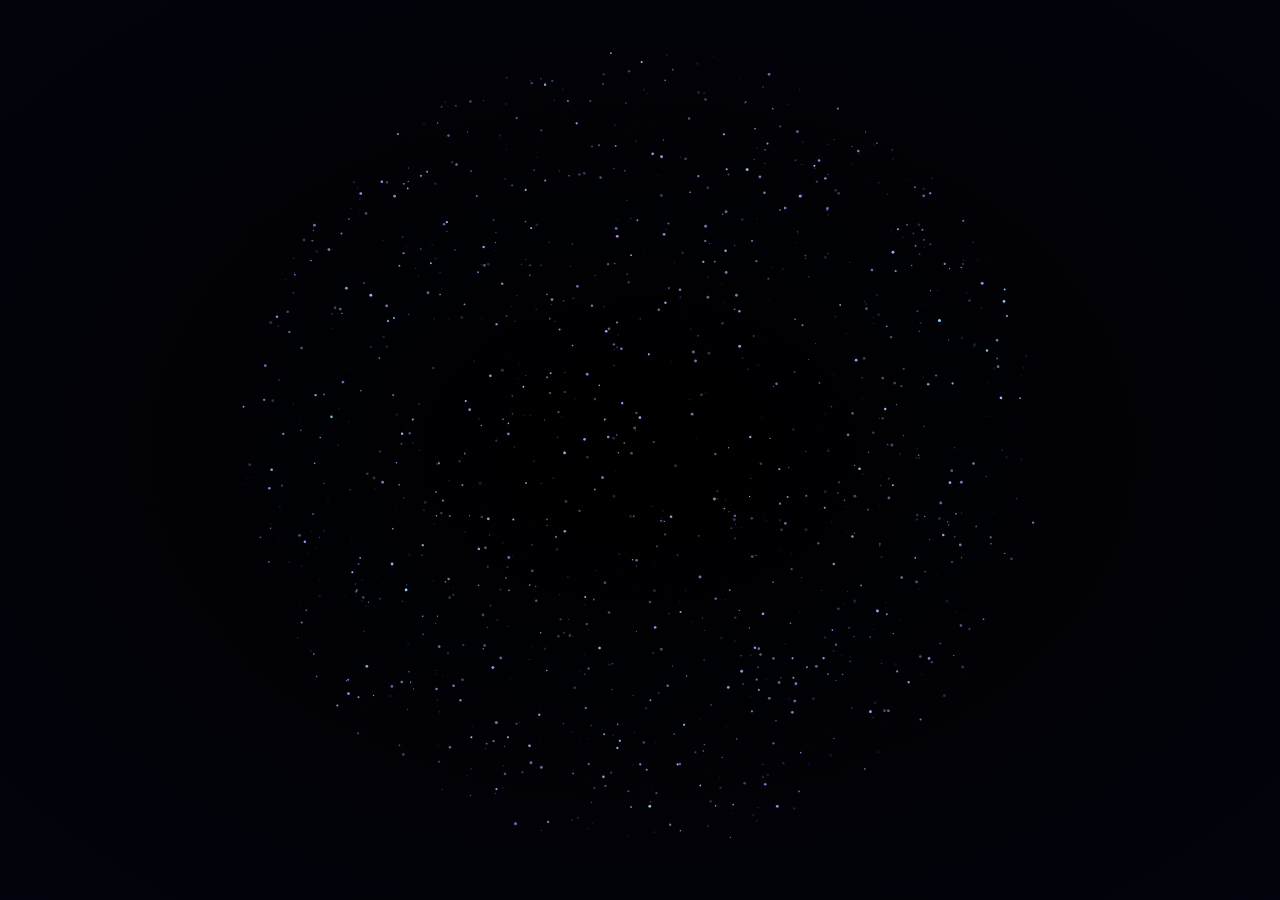
==== index.html @ c101affd "Add galaxy animation with shooting stars effect" ====
<!DOCTYPE html>
<html lang="en">
<head>
  <meta charset="UTF-8" />
  <meta name="viewport" content="width=device-width, initial-scale=1.0"/>
  <title>Realistic Galaxy Simulation</title>
  <link rel="stylesheet" href="style.css" />
</head>
<body>
  <canvas id="galaxyCanvas"></canvas>
  <div class="shooting-stars"></div> <!-- Container for shooting stars -->
  <script src="script.js"></script>
</body>
</html>
---- style.css ----
* {
  margin: 0;
  padding: 0;
  box-sizing: border-box;
}

html, body {
  background-color: black;
  overflow: hidden;
  width: 100%;
  height: 100%;
}

canvas {
  display: block;
  width: 100vw;
  height: 100vh;
  background: radial-gradient(ellipse at center, #000 0%, #02030c 100%);
}

/* Shooting Stars */
.shooting-stars {
  position: absolute;
  top: 0;
  left: 0;
  width: 100%;
  height: 100%;
  pointer-events: none;
  z-index: 2;
}

.shooting-star {
  position: absolute;
  top: -20px;
  left: 50%;
  width: 2px;
  height: 80px;
  background: linear-gradient(-45deg, white, rgba(255, 255, 255, 0));
  transform: rotate(45deg);
  animation: shoot 5s linear infinite;
  opacity: 0;
}

.shooting-star:nth-child(2) {
  animation-delay: 2s;
  left: 70%;
}

.shooting-star:nth-child(3) {
  animation-delay: 4s;
  left: 30%;
}

@keyframes shoot {
  0% {
    transform: translateY(0) translateX(0) rotate(45deg);
    opacity: 0;
  }
  10% {
    opacity: 1;
  }
  100% {
    transform: translateY(500px) translateX(-500px) rotate(45deg);
    opacity: 0;
  }
}

@keyframes tailEffect {
  0% {
    opacity: 1;
  }
  100% {
    opacity: 0;
    transform: scale(1.5);
  }
}
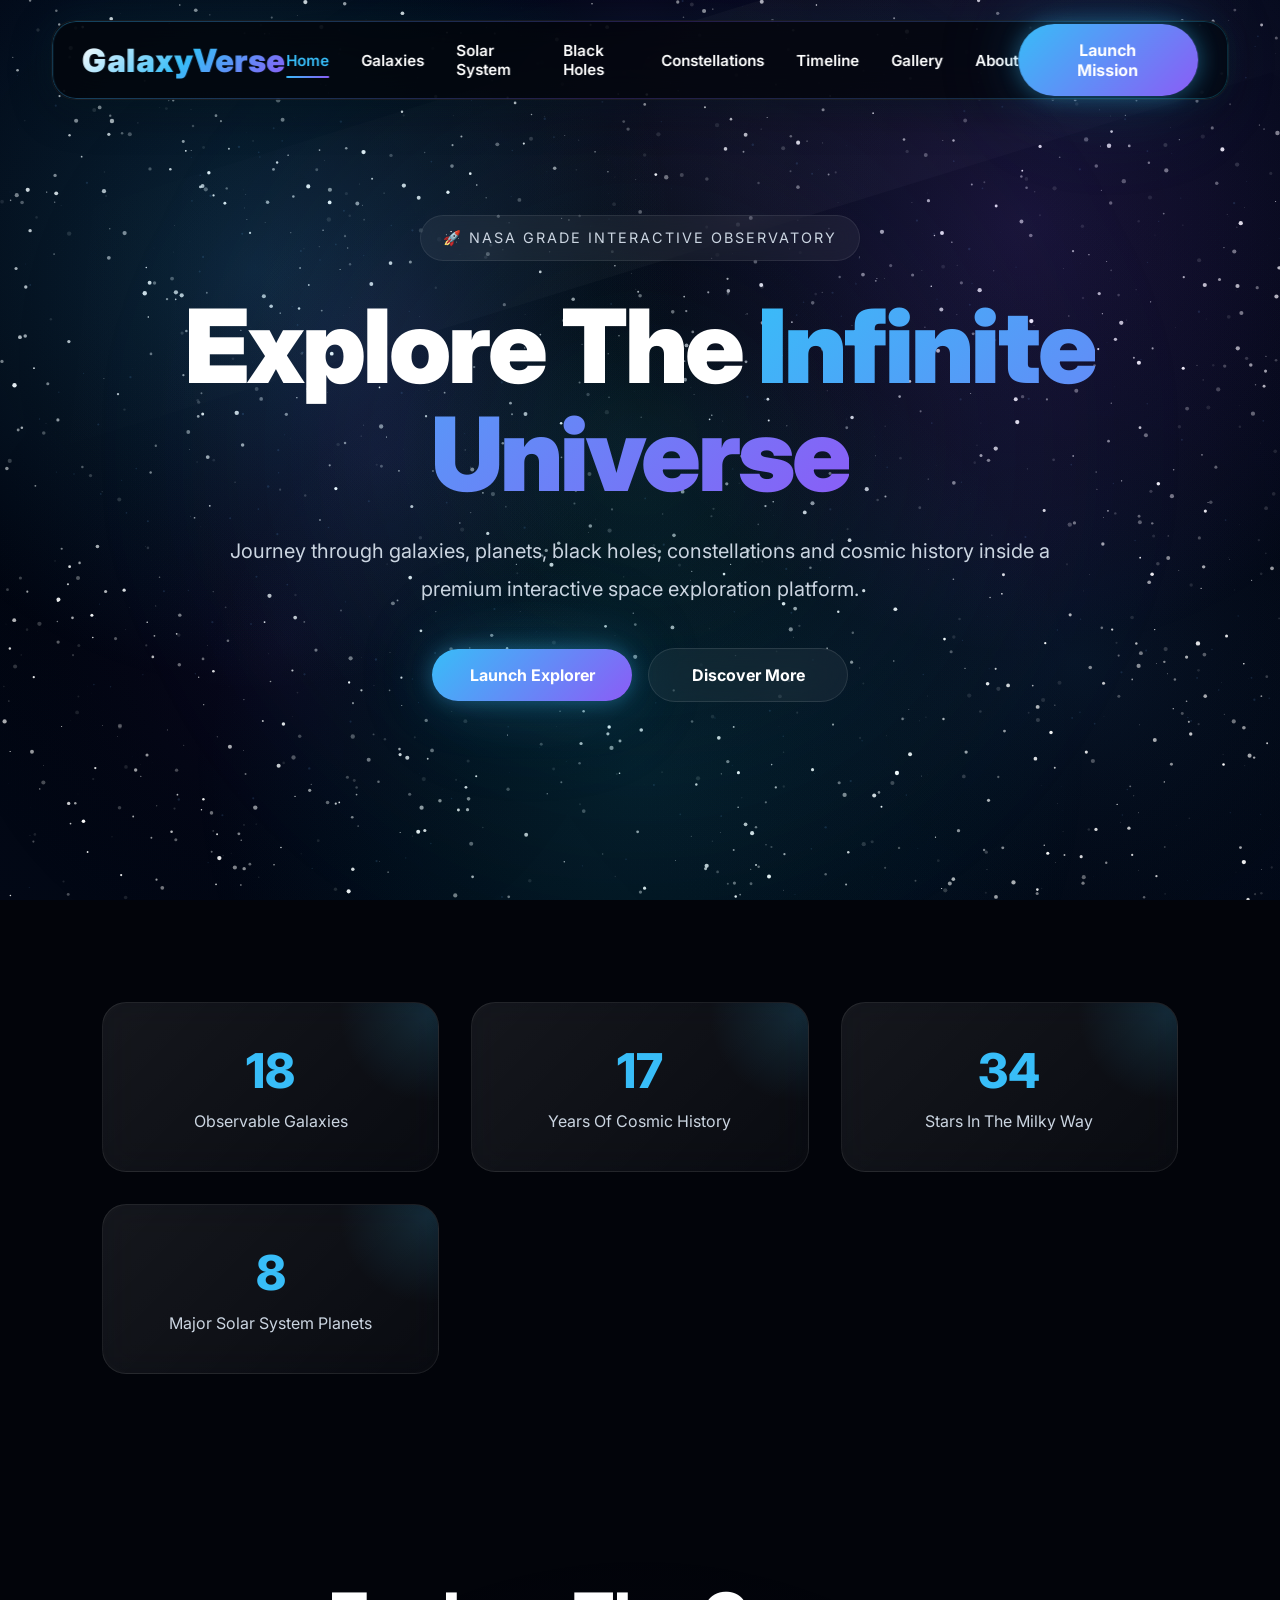
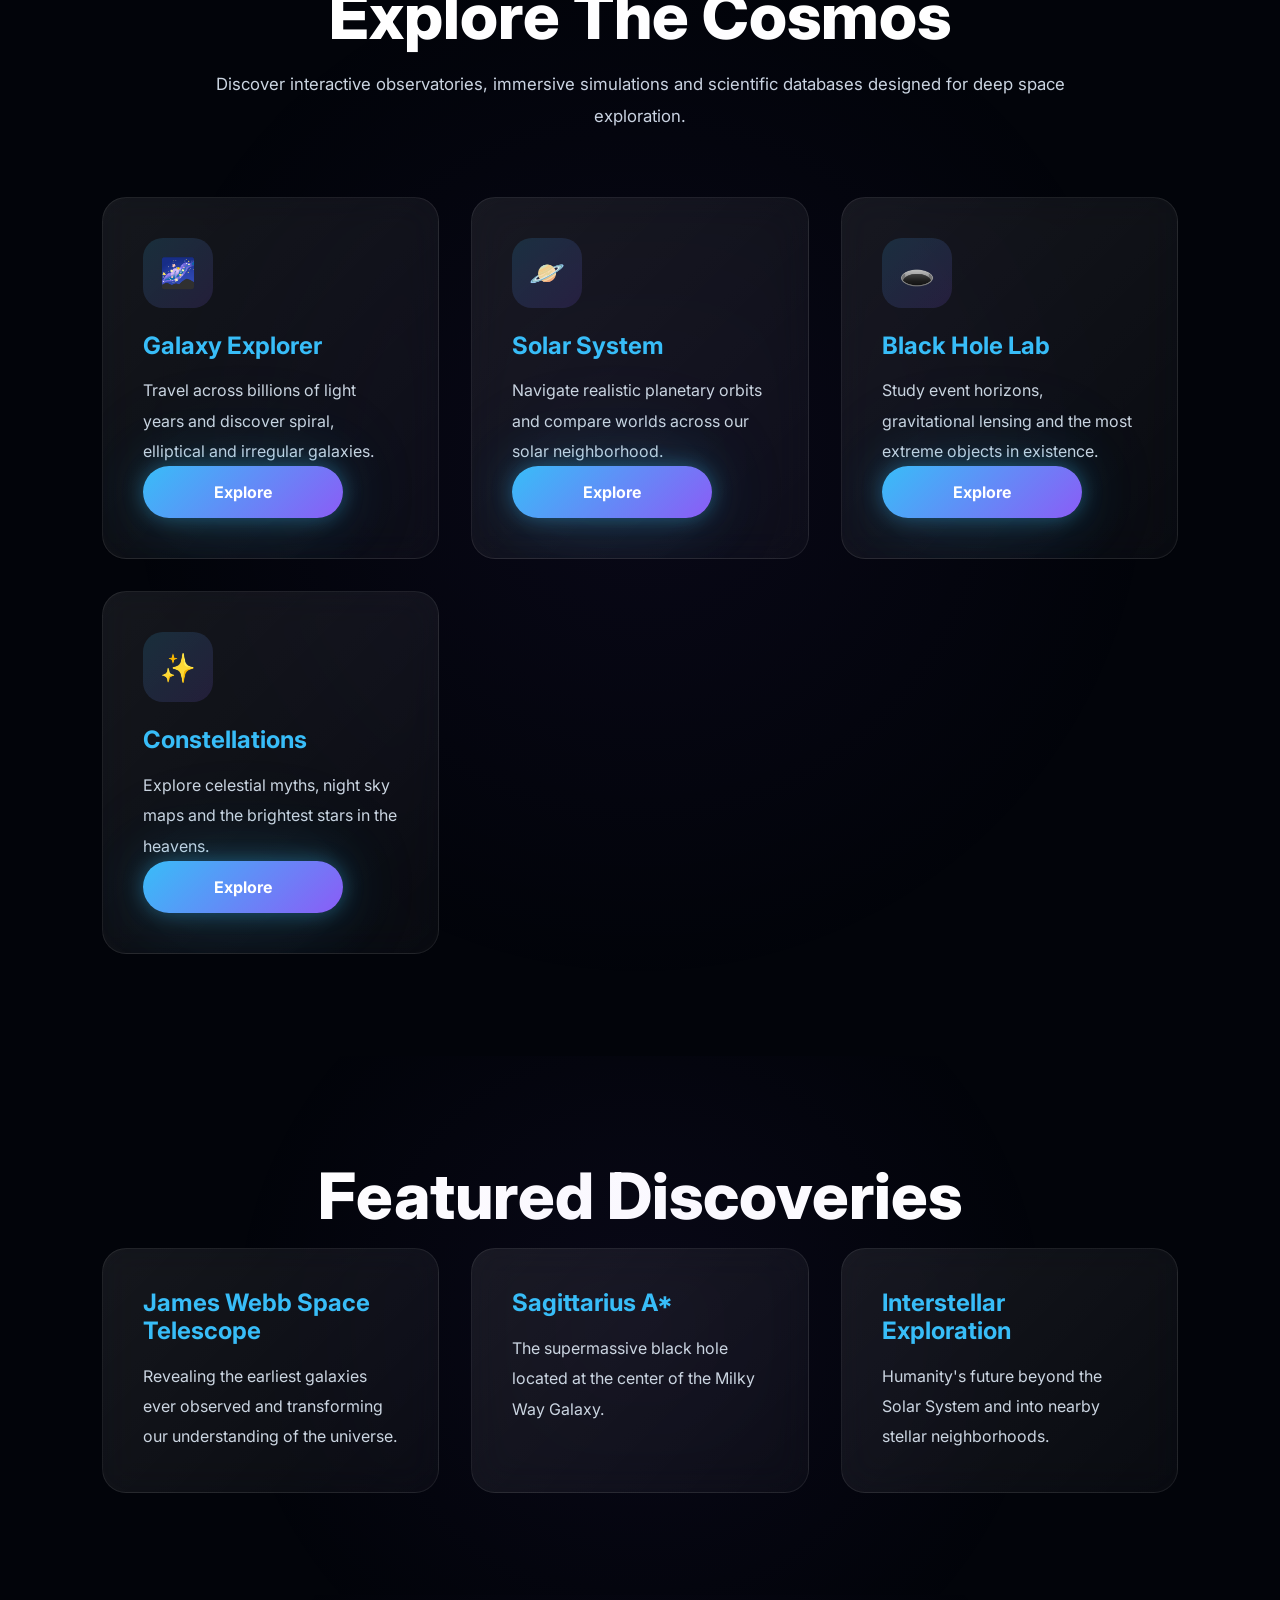
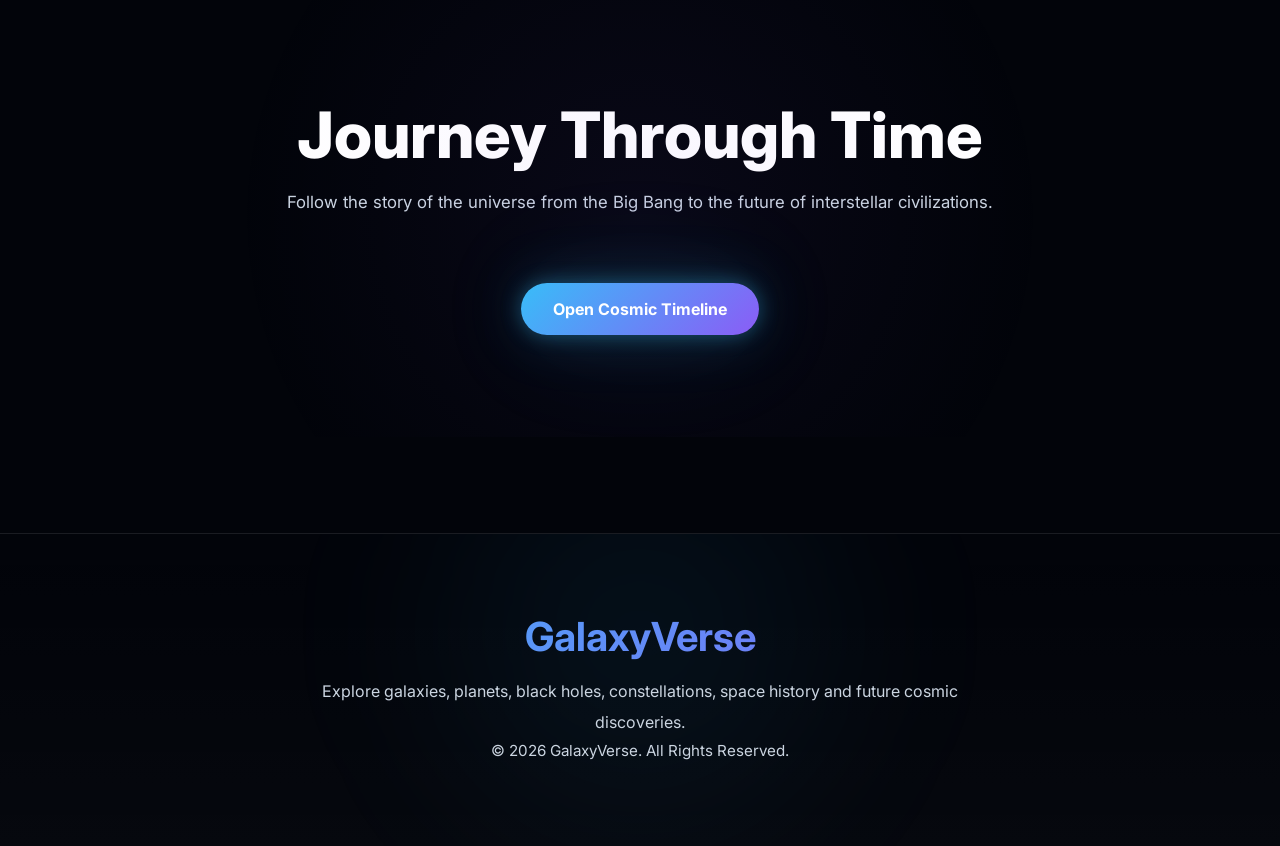
==== commit 2d3b0d07: "Complete redesign of GalaxyVerse interactive space exploration platform" ====
--- a/index.html
+++ b/index.html
@@ -1,14 +1,453 @@
 <!DOCTYPE html>
 <html lang="en">
+
 <head>
-  <meta charset="UTF-8" />
-  <meta name="viewport" content="width=device-width, initial-scale=1.0"/>
-  <title>Realistic Galaxy Simulation</title>
-  <link rel="stylesheet" href="style.css" />
+
+    <meta charset="UTF-8">
+
+    <meta
+        name="viewport"
+        content="width=device-width, initial-scale=1.0"
+    >
+
+    <meta
+        name="description"
+        content="GalaxyVerse - Premium Interactive Space Exploration Platform. Explore galaxies, planets, black holes, constellations, timelines and cosmic discoveries."
+    >
+
+    <title>
+        GalaxyVerse | Interactive Space Exploration Platform
+    </title>
+
+    <link
+        rel="stylesheet"
+        href="css/main.css"
+    >
+
 </head>
+
 <body>
-  <canvas id="galaxyCanvas"></canvas>
-  <div class="shooting-stars"></div> <!-- Container for shooting stars -->
-  <script src="script.js"></script>
+
+    <!-- NAVBAR -->
+
+    <nav class="navbar">
+
+        <div class="logo">
+            GalaxyVerse
+        </div>
+
+        <div class="nav-links">
+
+            <a href="index.html" class="active">
+                Home
+            </a>
+
+            <a href="pages/galaxy.html">
+                Galaxies
+            </a>
+
+            <a href="pages/solar-system.html">
+                Solar System
+            </a>
+
+            <a href="pages/black-hole.html">
+                Black Holes
+            </a>
+
+            <a href="pages/constellations.html">
+                Constellations
+            </a>
+
+            <a href="pages/timeline.html">
+                Timeline
+            </a>
+
+            <a href="pages/gallery.html">
+                Gallery
+            </a>
+
+            <a href="pages/about.html">
+                About
+            </a>
+
+        </div>
+
+        <button
+            class="explore-btn"
+            onclick="window.location.href='pages/galaxy.html'"
+        >
+            Launch Mission
+        </button>
+
+    </nav>
+
+    <!-- HERO -->
+
+    <section class="hero">
+
+        <div class="hero-content">
+
+            <div class="hero-badge">
+                🚀 NASA Grade Interactive Observatory
+            </div>
+
+            <h1>
+
+                Explore The
+
+                <span class="gradient-text">
+
+                    Infinite Universe
+
+                </span>
+
+            </h1>
+
+            <p>
+
+                Journey through galaxies,
+                planets, black holes,
+                constellations and cosmic
+                history inside a premium
+                interactive space exploration platform.
+
+            </p>
+
+            <div class="hero-buttons">
+
+                <button
+                    class="primary-btn"
+                    onclick="window.location.href='pages/galaxy.html'"
+                >
+                    Launch Explorer
+                </button>
+
+                <button
+                    class="secondary-btn"
+                    onclick="document.getElementById('discover').scrollIntoView({behavior:'smooth'})"
+                >
+                    Discover More
+                </button>
+
+            </div>
+
+        </div>
+
+    </section>
+
+    <!-- STATS -->
+
+    <section class="stats">
+
+        <div class="stat-card">
+
+            <h2>100B+</h2>
+
+            <p>
+                Observable Galaxies
+            </p>
+
+        </div>
+
+        <div class="stat-card">
+
+            <h2>13.8B</h2>
+
+            <p>
+                Years Of Cosmic History
+            </p>
+
+        </div>
+
+        <div class="stat-card">
+
+            <h2>200B+</h2>
+
+            <p>
+                Stars In The Milky Way
+            </p>
+
+        </div>
+
+        <div class="stat-card">
+
+            <h2>8</h2>
+
+            <p>
+                Major Solar System Planets
+            </p>
+
+        </div>
+
+    </section>
+
+    <!-- EXPLORE MODULES -->
+
+    <section
+        class="features"
+        id="discover"
+    >
+
+        <h2 class="section-title">
+
+            Explore The Cosmos
+
+        </h2>
+
+        <p class="section-subtitle">
+
+            Discover interactive observatories,
+            immersive simulations and scientific
+            databases designed for deep space exploration.
+
+        </p>
+
+        <div class="feature-grid">
+
+            <div class="feature-card">
+
+                <div class="feature-icon">
+                    🌌
+                </div>
+
+                <h3>
+                    Galaxy Explorer
+                </h3>
+
+                <p>
+
+                    Travel across billions of light years
+                    and discover spiral, elliptical and
+                    irregular galaxies.
+
+                </p>
+
+                <button
+                    class="primary-btn"
+                    onclick="window.location.href='pages/galaxy.html'"
+                >
+                    Explore
+                </button>
+
+            </div>
+
+            <div class="feature-card">
+
+                <div class="feature-icon">
+                    🪐
+                </div>
+
+                <h3>
+                    Solar System
+                </h3>
+
+                <p>
+
+                    Navigate realistic planetary
+                    orbits and compare worlds
+                    across our solar neighborhood.
+
+                </p>
+
+                <button
+                    class="primary-btn"
+                    onclick="window.location.href='pages/solar-system.html'"
+                >
+                    Explore
+                </button>
+
+            </div>
+
+            <div class="feature-card">
+
+                <div class="feature-icon">
+                    🕳️
+                </div>
+
+                <h3>
+                    Black Hole Lab
+                </h3>
+
+                <p>
+
+                    Study event horizons,
+                    gravitational lensing and
+                    the most extreme objects in existence.
+
+                </p>
+
+                <button
+                    class="primary-btn"
+                    onclick="window.location.href='pages/black-hole.html'"
+                >
+                    Explore
+                </button>
+
+            </div>
+
+            <div class="feature-card">
+
+                <div class="feature-icon">
+                    ✨
+                </div>
+
+                <h3>
+                    Constellations
+                </h3>
+
+                <p>
+
+                    Explore celestial myths,
+                    night sky maps and the
+                    brightest stars in the heavens.
+
+                </p>
+
+                <button
+                    class="primary-btn"
+                    onclick="window.location.href='pages/constellations.html'"
+                >
+                    Explore
+                </button>
+
+            </div>
+
+        </div>
+
+    </section>
+
+    <!-- FEATURED DISCOVERIES -->
+
+    <section class="features">
+
+        <h2 class="section-title">
+
+            Featured Discoveries
+
+        </h2>
+
+        <div class="feature-grid">
+
+            <div class="feature-card">
+
+                <h3>
+                    James Webb Space Telescope
+                </h3>
+
+                <p>
+
+                    Revealing the earliest galaxies
+                    ever observed and transforming
+                    our understanding of the universe.
+
+                </p>
+
+            </div>
+
+            <div class="feature-card">
+
+                <h3>
+                    Sagittarius A*
+                </h3>
+
+                <p>
+
+                    The supermassive black hole
+                    located at the center of the
+                    Milky Way Galaxy.
+
+                </p>
+
+            </div>
+
+            <div class="feature-card">
+
+                <h3>
+                    Interstellar Exploration
+                </h3>
+
+                <p>
+
+                    Humanity's future beyond the
+                    Solar System and into nearby
+                    stellar neighborhoods.
+
+                </p>
+
+            </div>
+
+        </div>
+
+    </section>
+
+    <!-- TIMELINE CTA -->
+
+    <section class="features">
+
+        <h2 class="section-title">
+
+            Journey Through Time
+
+        </h2>
+
+        <p class="section-subtitle">
+
+            Follow the story of the universe
+            from the Big Bang to the future
+            of interstellar civilizations.
+
+        </p>
+
+        <div
+            style="
+                display:flex;
+                justify-content:center;
+            "
+        >
+
+            <button
+                class="primary-btn"
+                onclick="window.location.href='pages/timeline.html'"
+            >
+                Open Cosmic Timeline
+            </button>
+
+        </div>
+
+    </section>
+
+    <!-- FOOTER -->
+
+    <footer class="footer">
+
+        <h2>
+            GalaxyVerse
+        </h2>
+
+        <p>
+
+            Explore galaxies, planets,
+            black holes, constellations,
+            space history and future
+            cosmic discoveries.
+
+        </p>
+
+        <p class="copyright">
+
+            © 2026 GalaxyVerse.
+            All Rights Reserved.
+
+        </p>
+
+    </footer>
+
+    <!-- SCRIPTS -->
+
+    <script src="js/particles.js"></script>
+    <script src="js/animations.js"></script>
+    <script src="js/main.js"></script>
+
 </body>
-</html>
+
+</html>
--- a/css/main.css
+++ b/css/main.css
@@ -0,0 +1,481 @@
+@import url("./variables.css");
+@import url("./navbar.css");
+@import url("./hero.css");
+@import url("./galaxy.css");
+
+/* ==========================================
+   GOOGLE FONT
+========================================== */
+
+@import url('https://fonts.googleapis.com/css2?family=Inter:wght@300;400;500;600;700;800;900&display=swap');
+
+/* ==========================================
+   RESET
+========================================== */
+
+*,
+*::before,
+*::after{
+    margin:0;
+    padding:0;
+    box-sizing:border-box;
+}
+
+html{
+    scroll-behavior:smooth;
+    scroll-padding-top:100px;
+}
+
+body{
+    background:var(--bg-primary);
+    color:var(--text-primary);
+    font-family:var(--font-primary);
+    overflow-x:hidden;
+    min-height:100vh;
+    position:relative;
+}
+
+/* ==========================================
+   COSMIC BACKGROUND
+========================================== */
+
+body::before{
+    content:"";
+
+    position:fixed;
+
+    inset:0;
+
+    background:
+
+        radial-gradient(
+            circle at 15% 20%,
+            rgba(56,189,248,.12),
+            transparent 35%
+        ),
+
+        radial-gradient(
+            circle at 85% 25%,
+            rgba(139,92,246,.12),
+            transparent 35%
+        ),
+
+        radial-gradient(
+            circle at 50% 80%,
+            rgba(34,211,238,.08),
+            transparent 40%
+        );
+
+    pointer-events:none;
+
+    z-index:-4;
+}
+
+
+
+/* ==========================================
+   CANVAS
+========================================== */
+
+canvas{
+    position:fixed;
+    inset:0;
+
+    width:100%;
+    height:100%;
+
+    z-index:var(--z-stars);
+
+    pointer-events:none;
+}
+
+/* ==========================================
+   GLOBAL ELEMENTS
+========================================== */
+
+img{
+    max-width:100%;
+    display:block;
+}
+
+a{
+    color:inherit;
+    text-decoration:none;
+}
+
+button,
+input,
+textarea,
+select{
+    font:inherit;
+}
+
+button{
+    cursor:pointer;
+}
+
+/* ==========================================
+   SECTIONS
+========================================== */
+
+section{
+    position:relative;
+    width:100%;
+    padding:var(--section-padding) 8%;
+    z-index:var(--z-content);
+}
+
+.container{
+    width:100%;
+    max-width:var(--container-width);
+    margin:auto;
+}
+
+/* ==========================================
+   TYPOGRAPHY
+========================================== */
+
+h1,
+h2,
+h3,
+h4,
+h5,
+h6{
+    font-family:var(--font-heading);
+    font-weight:700;
+    line-height:1.15;
+}
+
+.section-title{
+    font-size:clamp(2.5rem,5vw,4rem);
+    text-align:center;
+    margin-bottom:1rem;
+    font-weight:800;
+}
+
+.section-subtitle{
+    max-width:850px;
+    margin:0 auto 4rem;
+
+    text-align:center;
+
+    color:var(--text-secondary);
+
+    line-height:1.9;
+
+    font-size:1.05rem;
+}
+
+/* ==========================================
+   GRADIENT TEXT
+========================================== */
+
+.gradient-text{
+    background:var(--gradient-primary);
+
+    -webkit-background-clip:text;
+    -webkit-text-fill-color:transparent;
+
+    background-clip:text;
+}
+
+/* ==========================================
+   BUTTON SYSTEM
+========================================== */
+
+.btn,
+.primary-btn,
+.hero-btn,
+.explore-btn{
+
+    position:relative;
+
+    display:inline-flex;
+
+    align-items:center;
+    justify-content:center;
+
+    gap:.75rem;
+
+    padding:1rem 2rem;
+
+    border:none;
+
+    border-radius:var(--radius-full);
+
+    transition:var(--transition);
+
+    overflow:hidden;
+}
+
+.btn-primary,
+.primary-btn,
+.hero-btn{
+
+    background:var(--gradient-primary);
+
+    color:white;
+
+    box-shadow:var(--glow-blue);
+}
+
+.btn-primary:hover,
+.primary-btn:hover,
+.hero-btn:hover{
+
+    transform:
+        translateY(-5px);
+
+    box-shadow:
+        var(--glow-blue),
+        var(--shadow-lg);
+}
+
+.btn-secondary,
+.secondary-btn{
+
+    background:rgba(255,255,255,.05);
+
+    border:1px solid var(--border);
+
+    color:white;
+
+    backdrop-filter:var(--glass-blur);
+}
+
+.btn-secondary:hover,
+.secondary-btn:hover{
+
+    border-color:var(--primary);
+
+    color:var(--primary);
+
+    transform:
+        translateY(-4px);
+}
+
+/* ==========================================
+   GLASS CARD SYSTEM
+========================================== */
+
+.card,
+.stat-card,
+.feature-card,
+.fact-card{
+
+    position:relative;
+
+    background:var(--glass-bg);
+
+    border:var(--glass-border);
+
+    backdrop-filter:var(--glass-blur);
+
+    border-radius:var(--radius-lg);
+
+    overflow:hidden;
+
+    transition:var(--transition);
+}
+
+.card::before,
+.stat-card::before,
+.feature-card::before,
+.fact-card::before{
+
+    content:"";
+
+    position:absolute;
+
+    inset:0;
+
+    background:
+
+        linear-gradient(
+            135deg,
+            rgba(255,255,255,.08),
+            transparent
+        );
+
+    opacity:0;
+
+    transition:var(--transition);
+}
+
+.card:hover,
+.stat-card:hover,
+.feature-card:hover,
+.fact-card:hover{
+
+    transform:
+        translateY(-10px);
+
+    border-color:var(--border-hover);
+
+    box-shadow:var(--shadow-lg);
+}
+
+.card:hover::before,
+.stat-card:hover::before,
+.feature-card:hover::before,
+.fact-card:hover::before{
+
+    opacity:1;
+}
+
+/* ==========================================
+   GRID SYSTEM
+========================================== */
+
+.grid{
+    display:grid;
+    gap:2rem;
+}
+
+/* ==========================================
+   GLASS PANEL
+========================================== */
+
+.glass-panel{
+
+    background:var(--glass-bg);
+
+    border:var(--glass-border);
+
+    backdrop-filter:var(--glass-blur);
+
+    border-radius:var(--radius-lg);
+}
+
+/* ==========================================
+   UTILITIES
+========================================== */
+
+.text-center{
+    text-align:center;
+}
+
+.mt-2{
+    margin-top:2rem;
+}
+
+.mt-4{
+    margin-top:4rem;
+}
+
+.mt-6{
+    margin-top:6rem;
+}
+
+.mb-2{
+    margin-bottom:2rem;
+}
+
+.mb-4{
+    margin-bottom:4rem;
+}
+
+.mb-6{
+    margin-bottom:6rem;
+}
+
+.hidden{
+    display:none;
+}
+
+/* ==========================================
+   SCROLLBAR
+========================================== */
+
+::-webkit-scrollbar{
+    width:12px;
+}
+
+::-webkit-scrollbar-track{
+    background:#02040a;
+}
+
+::-webkit-scrollbar-thumb{
+
+    background:
+
+        linear-gradient(
+            180deg,
+            var(--primary),
+            var(--secondary)
+        );
+
+    border-radius:999px;
+}
+
+::-webkit-scrollbar-thumb:hover{
+    background:
+        linear-gradient(
+            180deg,
+            var(--accent),
+            var(--secondary)
+        );
+}
+
+/* ==========================================
+   TEXT SELECTION
+========================================== */
+
+::selection{
+    background:var(--primary);
+    color:white;
+}
+
+/* ==========================================
+   FOCUS STATES
+========================================== */
+
+a:focus-visible,
+button:focus-visible,
+input:focus-visible,
+select:focus-visible{
+
+    outline:2px solid var(--primary);
+
+    outline-offset:3px;
+}
+
+/* ==========================================
+   RESPONSIVE
+========================================== */
+
+@media(max-width:992px){
+
+    section{
+        padding:5rem 6%;
+    }
+
+}
+
+@media(max-width:768px){
+
+    section{
+        padding:4.5rem 5%;
+    }
+
+    .section-title{
+        font-size:2.4rem;
+    }
+
+    .section-subtitle{
+        margin-bottom:3rem;
+    }
+
+}
+
+@media(max-width:576px){
+
+    .section-title{
+        font-size:2rem;
+    }
+
+    .section-subtitle{
+        font-size:.95rem;
+    }
+
+}
